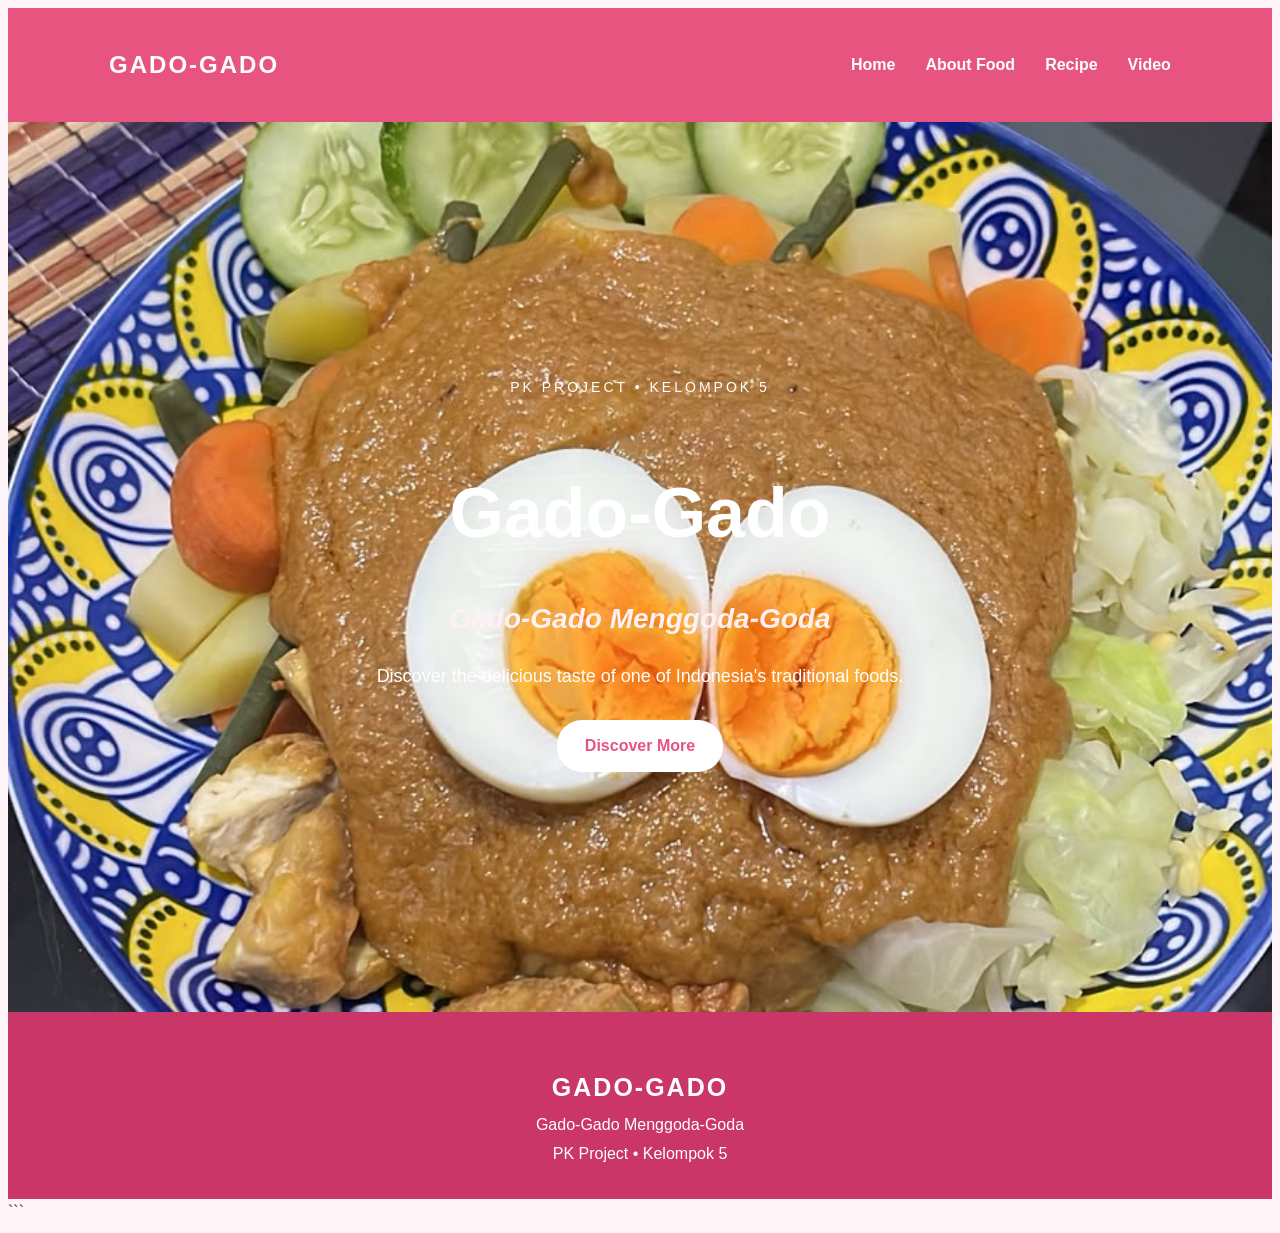
==== index.html @ 33590bcc "Add files via upload" ====
<!DOCTYPE html>
<html lang="id">
<head>
    <meta charset="UTF-8">
    <meta name="viewport" content="width=device-width, initial-scale=1.0">
    <title>Gado-Gado | Kelompok 5</title>
    <link rel="stylesheet" href="style.css">

    <style>
        .home {
            background:
                url("gado-gado.jpg");
            background-size: cover;
            background-position: center;
            background-repeat: no-repeat;
        }
    </style>
</head>

<body>

    <!-- NAVBAR -->
    <header>
        <nav>
            <h1>GADO-GADO</h1>

            <ul>
                <li><a href="index.html">Home</a></li>
                <li><a href="about.html">About Food</a></li>
                <li><a href="recipe.html">Recipe</a></li>
                <li><a href="video.html">Video</a></li>
            </ul>
        </nav>
    </header>


    <!-- HOME -->
    <section class="home">

        <div class="home-content">

            <p class="group">
                PK PROJECT • KELOMPOK 5
            </p>

            <h2>Gado-Gado</h2>

            <p class="tagline">
                Gado-Gado Menggoda-Goda
            </p>

            <p>
                Discover the delicious taste of one of
                Indonesia's traditional foods.
            </p>

            <a href="about.html" class="button">
                Discover More
            </a>

        </div>

    </section>


    <!-- FOOTER -->
    <footer>
        <h3>GADO-GADO</h3>
        <p>Gado-Gado Menggoda-Goda</p>
        <p>PK Project • Kelompok 5</p>
    </footer>

</body>
</html>
```
---- style.css ----
css 
* { 
    margin: 0; 
    padding: 0; 
    box-sizing: border-box; 
} 
 
html { 
    scroll-behavior: smooth; 
} 
 
body { 
    font-family: Arial, sans-serif; 
    background: #fff5f8; 
    color: #4a3038; 
    line-height: 1.6; 
} 
 
 
/* ========================= 
   NAVBAR 
========================= */ 
 
header { 
    background: #e75480; 
    padding: 18px 8%; 
    position: sticky; 
    top: 0; 
    z-index: 100; 
} 
 
nav { 
    display: flex; 
    justify-content: space-between; 
    align-items: center; 
} 
 
nav h1 { 
    color: white; 
    font-size: 24px; 
    letter-spacing: 2px; 
} 
 
nav ul { 
    display: flex; 
    list-style: none; 
    gap: 30px; 
} 
 
nav a { 
    color: white; 
    text-decoration: none; 
    font-weight: bold; 
} 
 
nav a:hover { 
    color: #ffd6e2; 
} 
 
 
/* ========================= 
   HOME 
========================= */ 
 
.home { 
    min-height: 90vh; 
 
    display: flex; 
    justify-content: center; 
    align-items: center; 
 
    text-align: center; 
 
    background: linear-gradient( 
        rgba(231, 84, 128, 0.88), 
        rgba(255, 182, 202, 0.88) 
    ); 
 
    padding: 40px 10%; 
} 
 
.home-content { 
    max-width: 750px; 
    color: white; 
} 
 
.group { 
    font-size: 14px; 
    letter-spacing: 3px; 
    margin-bottom: 15px; 
} 
 
.home h2 { 
    font-size: 70px; 
    margin-bottom: 5px; 
} 
 
.tagline { 
    font-size: 28px; 
    font-weight: bold; 
    font-style: italic; 
    color: #fff0f4; 
    margin-bottom: 20px; 
} 
 
.home-content > p:not(.group):not(.tagline) { 
    font-size: 18px; 
    margin-bottom: 30px; 
} 
 
 
/* ========================= 
   BUTTON 
========================= */ 
 
.button { 
    display: inline-block; 
 
    padding: 13px 28px; 
 
    background: white; 
    color: #e75480; 
 
    text-decoration: none; 
    font-weight: bold; 
 
    border-radius: 25px; 
 
    transition: 0.3s; 
} 
 
.button:hover { 
    transform: translateY(-3px); 
    background: #ffe4ec; 
} 
 
 
/* ========================= 
   GENERAL SECTION 
========================= */ 
 
.section { 
    min-height: 80vh; 
    padding: 90px 10%; 
} 
 
.section-label { 
    text-align: center; 
    color: #e75480; 
    font-size: 13px; 
    font-weight: bold; 
    letter-spacing: 3px; 
} 
 
.section > h2 { 
    text-align: center; 
    font-size: 40px; 
    color: #c93667; 
    margin-bottom: 45px; 
} 
 
 
/* ========================= 
   ABOUT FOOD 
========================= */ 
 
.food-card { 
    display: flex; 
    gap: 45px; 
 
    background: white; 
 
    padding: 35px; 
 
    border-radius: 20px; 
 
    box-shadow: 0 5px 20px rgba(231, 84, 128, 0.15); 
} 
 
 
/* TEMPAT FOTO GADO-GADO */ 
 
.food-image { 
    width: 45%; 
    min-height: 350px; 
 
    background: #ffdce7; 
 
    display: flex; 
    justify-content: center; 
    align-items: center; 
 
    border-radius: 15px; 
 
    color: #c93667; 
    font-weight: bold; 
} 
 
.food-info { 
    flex: 1; 
} 
 
.food-info h3 { 
    font-size: 35px; 
    color: #c93667; 
    margin-bottom: 20px; 
} 
 
.food-info h4 { 
    color: #e75480; 
    margin-top: 15px; 
    margin-bottom: 5px; 
} 
 
.rating { 
    letter-spacing: 4px; 
    color: #f3a712; 
    font-size: 20px; 
} 
 
.price { 
    font-size: 22px; 
    font-weight: bold; 
    color: #c93667; 
} 
 
 
/* ========================= 
   RECIPE IMAGE 
========================= */ 
 
.recipe-section { 
    text-align: center; 
} 
 
.recipe-image { 
    max-width: 900px; 
    margin: auto; 
 
    background: white; 
 
    padding: 20px; 
 
    border-radius: 20px; 
 
    box-shadow: 0 5px 20px rgba(231, 84, 128, 0.15); 
} 
 
.recipe-image img { 
    width: 100%; 
    max-height: 900px; 
 
    object-fit: contain; 
 
    border-radius: 12px; 
 
    display: block; 
} 
 
 
/* ========================= 
   VIDEO 
========================= */ 
 
.video-container { 
    max-width: 900px; 
    margin: auto; 
 
    background: white; 
 
    padding: 20px; 
 
    border-radius: 20px; 
 
    box-shadow: 0 5px 20px rgba(231, 84, 128, 0.15); 
} 
 
.video-container video { 
    width: 100%; 
    display: block; 
 
    border-radius: 15px; 
} 
 
 
/* ========================= 
   FOOTER 
========================= */ 
 
footer { 
    background: #c93667; 
    color: white; 
 
    text-align: center; 
 
    padding: 30px; 
} 
 
footer h3 { 
    font-size: 25px; 
    letter-spacing: 2px; 
    margin-bottom: 5px; 
} 
 
footer p { 
    margin: 3px; 
} 
 
 
/* ========================= 
   MOBILE 
========================= */ 
 
@media (max-width: 700px) { 
 
    nav { 
        flex-direction: column; 
        gap: 15px; 
    } 
 
    nav ul { 
        gap: 15px; 
        flex-wrap: wrap; 
        justify-content: center; 
    } 
 
    .home h2 { 
        font-size: 48px; 
    } 
 
    .tagline { 
        font-size: 21px; 
    } 
 
    .food-card { 
        flex-direction: column; 
    } 
 
    .food-image { 
        width: 100%; 
    } 
 
    .section { 
        padding: 60px 6%; 
    } 
}
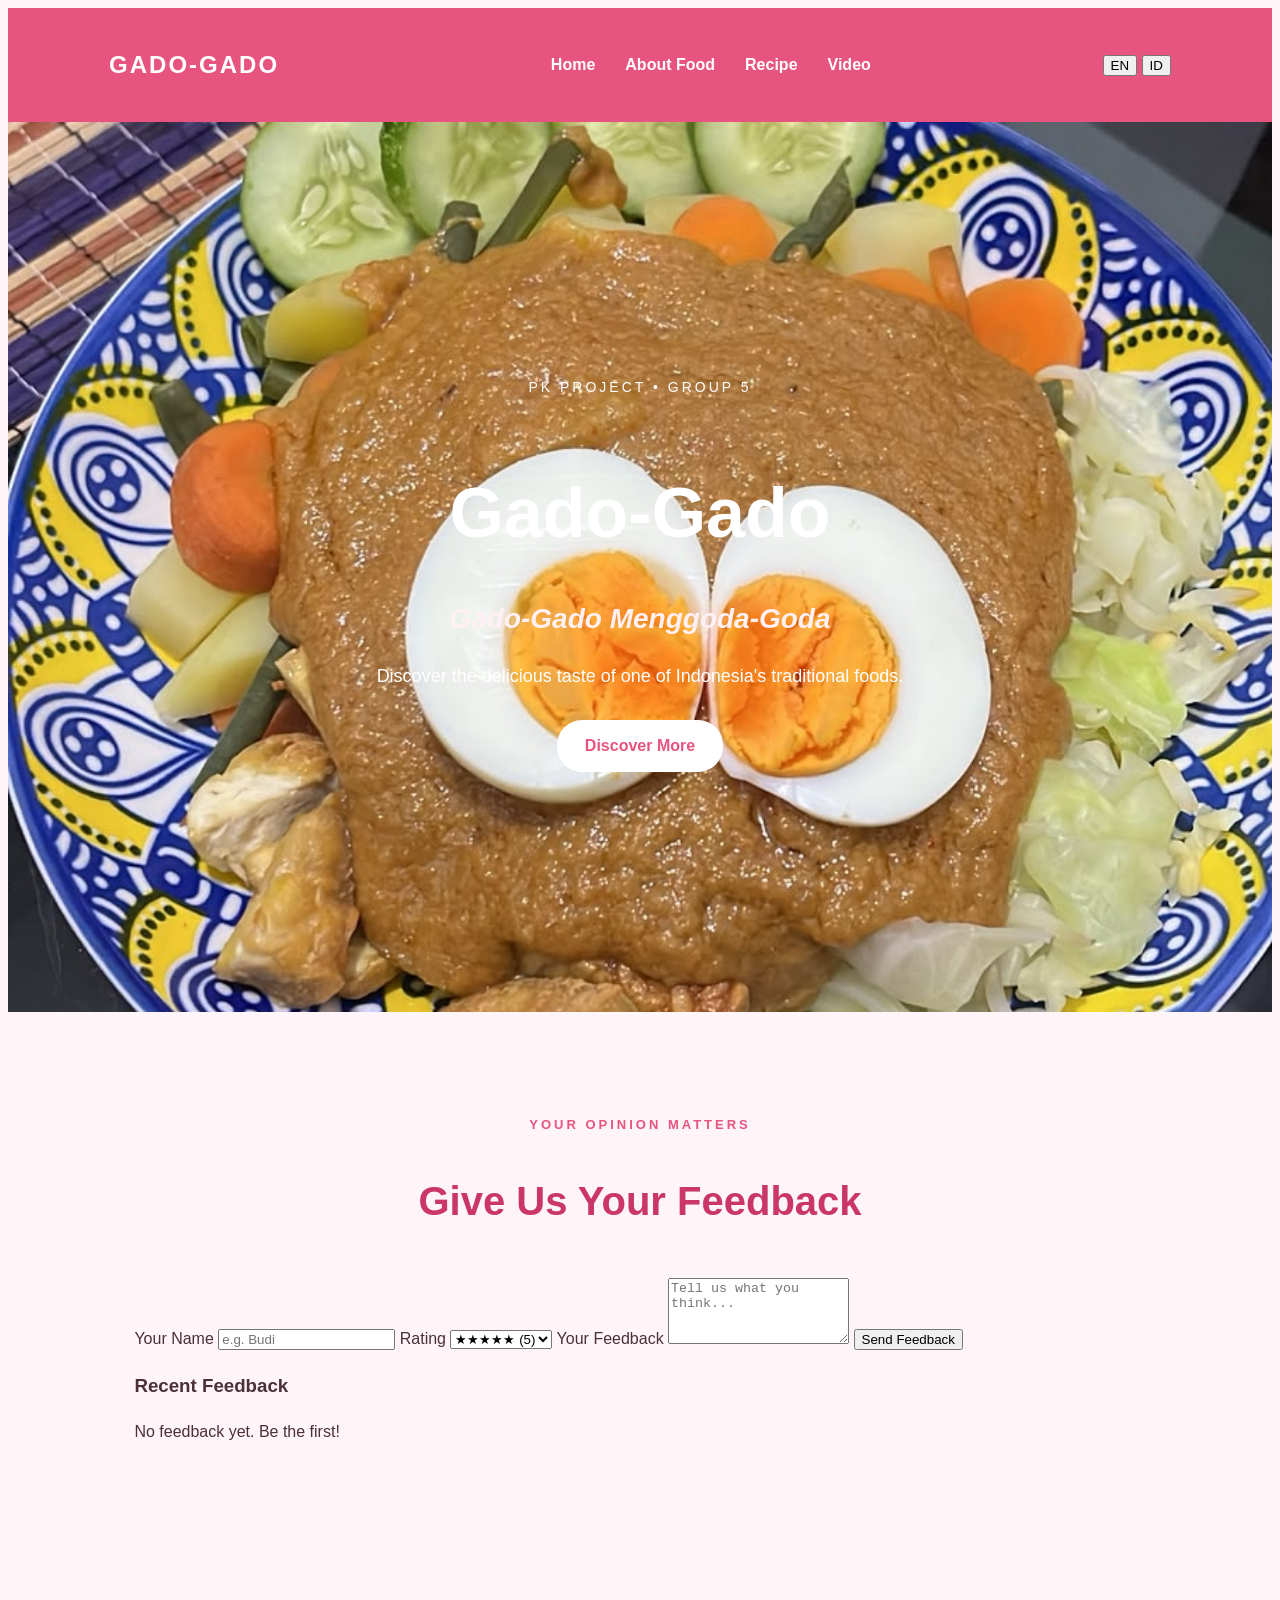
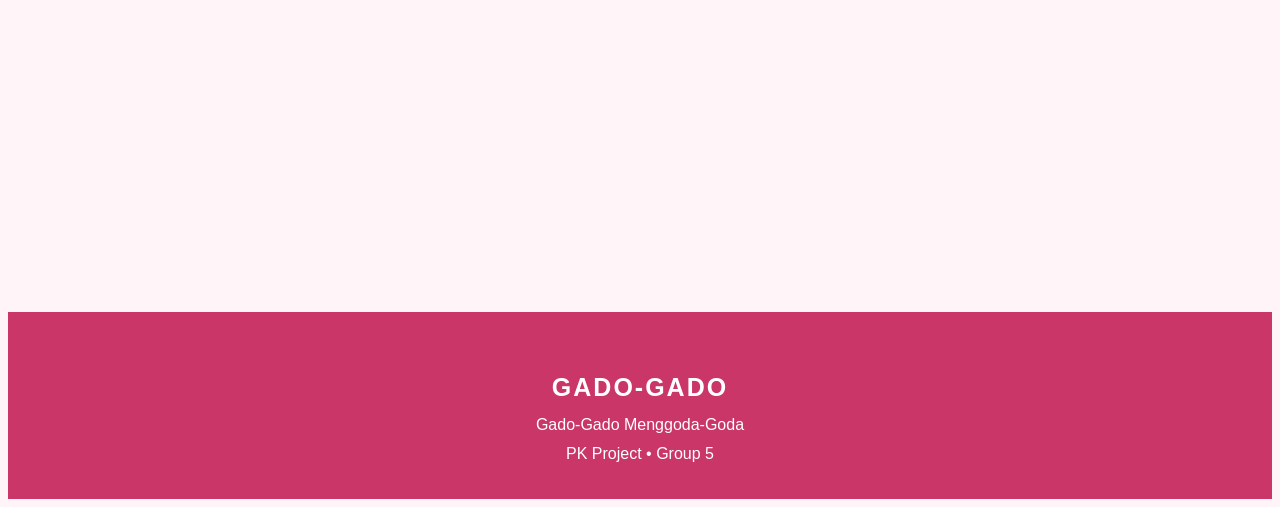
==== commit 1141d55a: "index.html" ====
--- a/index.html
+++ b/index.html
@@ -1,15 +1,14 @@
 <!DOCTYPE html>
-<html lang="id">
+<html lang="en">
 <head>
     <meta charset="UTF-8">
     <meta name="viewport" content="width=device-width, initial-scale=1.0">
-    <title>Gado-Gado | Kelompok 5</title>
+    <title data-i18n="page_title_home">Gado-Gado | Group 5</title>
     <link rel="stylesheet" href="style.css">
 
     <style>
         .home {
-            background:
-                url("gado-gado.jpg");
+            background: url("gado-gado.jpg");
             background-size: cover;
             background-position: center;
             background-repeat: no-repeat;
@@ -25,38 +24,75 @@
             <h1>GADO-GADO</h1>
 
             <ul>
-                <li><a href="index.html">Home</a></li>
-                <li><a href="about.html">About Food</a></li>
-                <li><a href="recipe.html">Recipe</a></li>
-                <li><a href="video.html">Video</a></li>
+                <li><a href="index.html" data-i18n="nav_home">Home</a></li>
+                <li><a href="about.html" data-i18n="nav_about">About Food</a></li>
+                <li><a href="recipe.html" data-i18n="nav_recipe">Recipe</a></li>
+                <li><a href="video.html" data-i18n="nav_video">Video</a></li>
             </ul>
+
+            <div class="lang-switch">
+                <button class="lang-btn" data-lang="en">EN</button>
+                <button class="lang-btn" data-lang="id">ID</button>
+            </div>
         </nav>
     </header>
 
 
     <!-- HOME -->
     <section class="home">
-
         <div class="home-content">
-
-            <p class="group">
-                PK PROJECT • KELOMPOK 5
-            </p>
-
+            <p class="group" data-i18n="home_group">PK PROJECT • GROUP 5</p>
             <h2>Gado-Gado</h2>
-
-            <p class="tagline">
-                Gado-Gado Menggoda-Goda
-            </p>
-
-            <p>
+            <p class="tagline">Gado-Gado Menggoda-Goda</p>
+            <p data-i18n="home_desc">
                 Discover the delicious taste of one of
                 Indonesia's traditional foods.
             </p>
+            <a href="about.html" class="button" data-i18n="home_button">Discover More</a>
+        </div>
+    </section>
 
-            <a href="about.html" class="button">
-                Discover More
-            </a>
+
+    <!-- FEEDBACK SECTION -->
+    <section class="section fb-section">
+
+        <p class="section-label" data-i18n="feedback_label">YOUR OPINION MATTERS</p>
+        <h2 data-i18n="feedback_heading">Give Us Your Feedback</h2>
+
+        <div class="fb-wrapper">
+
+            <form id="feedback-form" class="fb-form">
+
+                <label for="fb-name" data-i18n="feedback_name">Your Name</label>
+                <input type="text" id="fb-name" required maxlength="30"
+                       data-i18n-placeholder="feedback_name_ph"
+                       placeholder="e.g. Budi">
+
+                <label for="fb-rating" data-i18n="feedback_rating">Rating</label>
+                <select id="fb-rating" required>
+                    <option value="5">★★★★★  (5)</option>
+                    <option value="4">★★★★☆  (4)</option>
+                    <option value="3">★★★☆☆  (3)</option>
+                    <option value="2">★★☆☆☆  (2)</option>
+                    <option value="1">★☆☆☆☆  (1)</option>
+                </select>
+
+                <label for="fb-message" data-i18n="feedback_message">Your Feedback</label>
+                <textarea id="fb-message" rows="4" required maxlength="200"
+                          data-i18n-placeholder="feedback_message_ph"
+                          placeholder="Tell us what you think..."></textarea>
+
+                <button type="submit" class="fb-submit" data-i18n="feedback_submit">
+                    Send Feedback
+                </button>
+
+                <p id="feedback-status" class="fb-status"></p>
+            </form>
+
+            <div class="fb-list-wrapper">
+                <h3 data-i18n="feedback_recent">Recent Feedback</h3>
+                <div id="feedback-list" class="fb-list"></div>
+            </div>
 
         </div>
 
@@ -67,9 +103,9 @@
     <footer>
         <h3>GADO-GADO</h3>
         <p>Gado-Gado Menggoda-Goda</p>
-        <p>PK Project • Kelompok 5</p>
+        <p data-i18n="footer_team">PK Project • Group 5</p>
     </footer>
 
+    <script src="language.js"></script>
 </body>
 </html>
-```
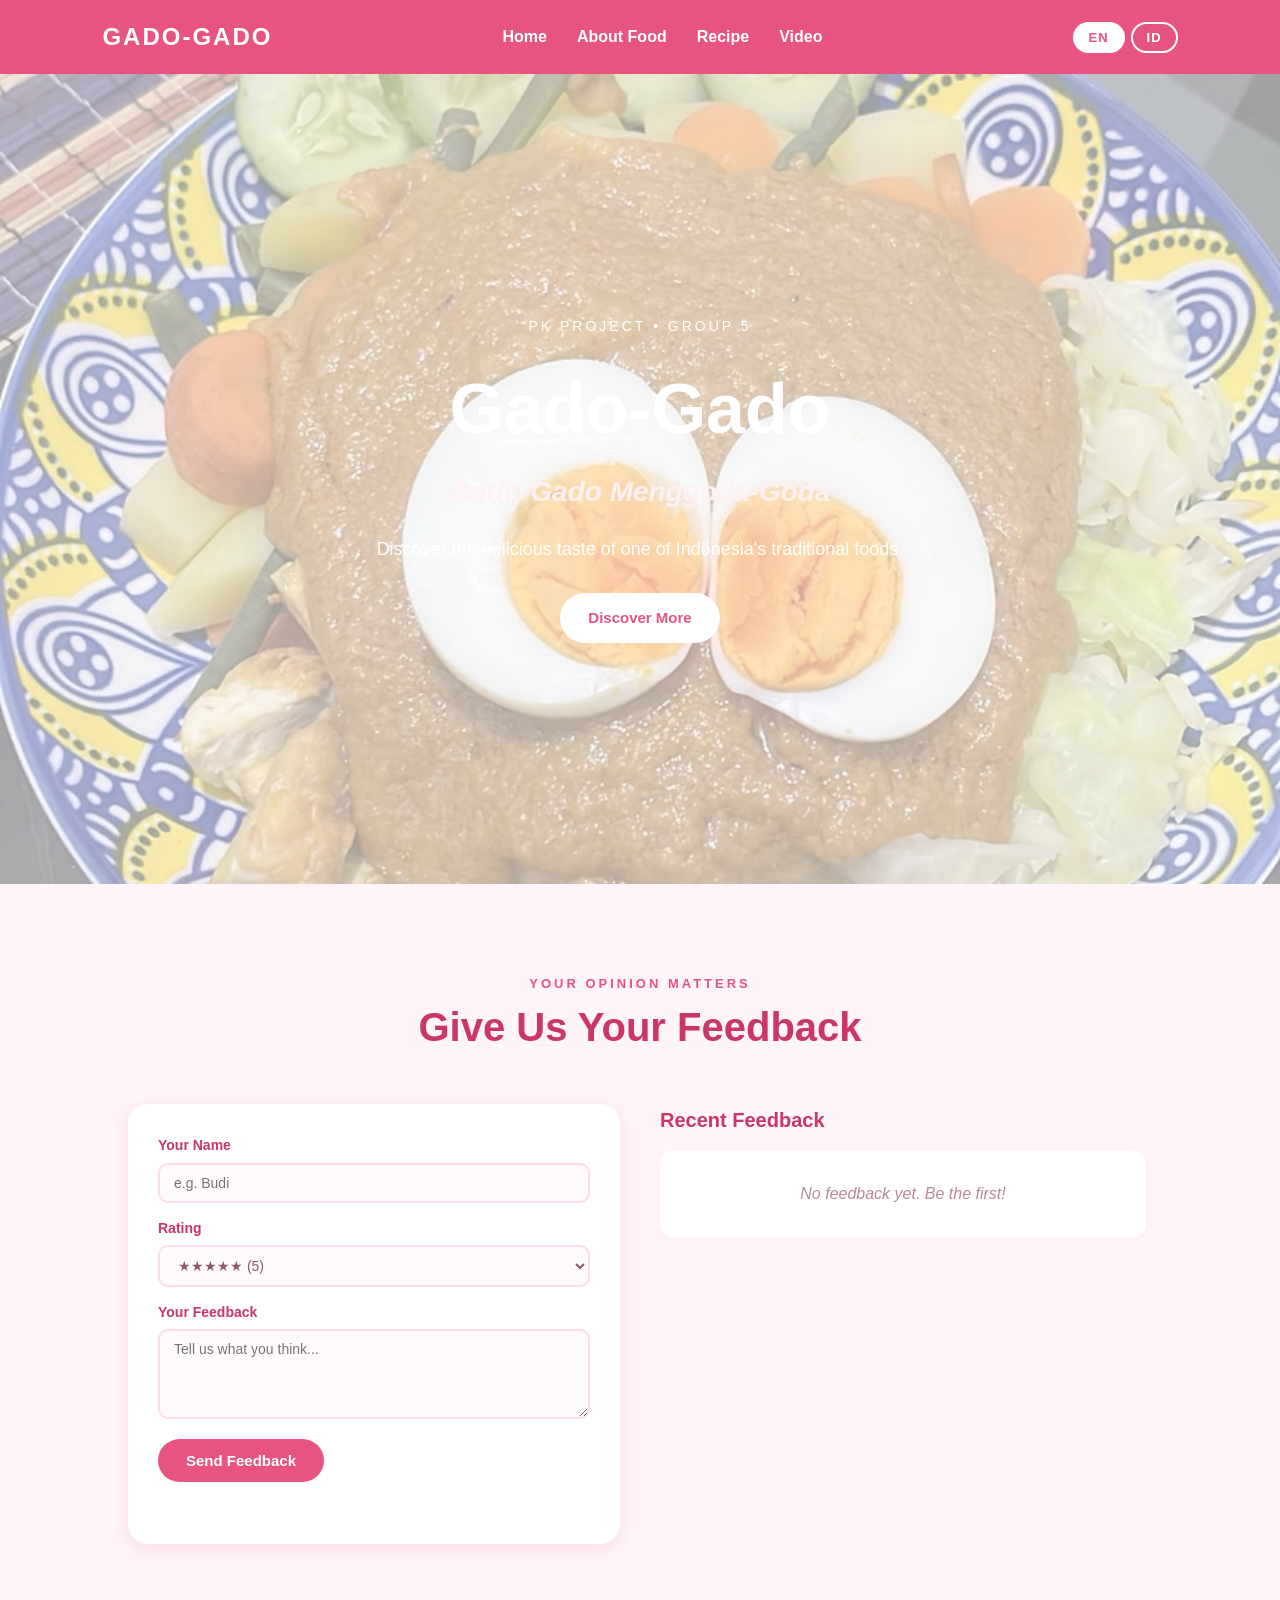
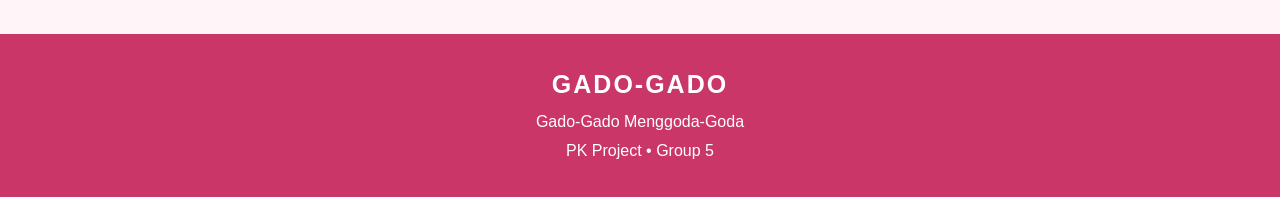
==== commit 2a5d0d55: "index.html" ====
--- a/index.html
+++ b/index.html
@@ -8,7 +8,9 @@
 
     <style>
         .home {
-            background: url("gado-gado.jpg");
+            background:
+                linear-gradient(rgba(255, 255, 255, 0.6), rgba(255, 255, 255, 0.6)),
+                url("gado-gado.jpg");
             background-size: cover;
             background-position: center;
             background-repeat: no-repeat;
@@ -21,7 +23,7 @@
     <!-- NAVBAR -->
     <header>
         <nav>
-            <h1>GADO-GADO</h1>
+            <h1 id="site-logo">GADO-GADO</h1>
 
             <ul>
                 <li><a href="index.html" data-i18n="nav_home">Home</a></li>
--- a/style.css
+++ b/style.css
@@ -1,4 +1,7 @@
-css 
+/* ========================= 
+   RESET & BASE 
+========================= */
+
 * { 
     margin: 0; 
     padding: 0; 
@@ -12,7 +15,7 @@
 body { 
     font-family: Arial, sans-serif; 
     background: #fff5f8; 
-    color: #4a3038; 
+    color: #8b5a6b;
     line-height: 1.6; 
 } 
  
@@ -33,6 +36,7 @@
     display: flex; 
     justify-content: space-between; 
     align-items: center; 
+    gap: 20px;
 } 
  
 nav h1 { 
@@ -59,23 +63,53 @@
  
  
 /* ========================= 
+   LANGUAGE SWITCH 
+========================= */ 
+ 
+.lang-switch {
+    display: flex;
+    gap: 6px;
+    margin-left: 20px;
+}
+
+.lang-btn {
+    padding: 6px 14px;
+    border: 2px solid white;
+    background: transparent;
+    color: white;
+    font-weight: bold;
+    font-size: 13px;
+    border-radius: 20px;
+    cursor: pointer;
+    transition: 0.25s;
+    letter-spacing: 1px;
+    font-family: inherit;
+}
+
+.lang-btn:hover {
+    background: rgba(255, 255, 255, 0.2);
+}
+
+.lang-btn.active {
+    background: white;
+    color: #e75480;
+}
+
+
+/* ========================= 
    HOME 
 ========================= */ 
  
 .home { 
     min-height: 90vh; 
- 
     display: flex; 
     justify-content: center; 
     align-items: center; 
- 
     text-align: center; 
- 
     background: linear-gradient( 
         rgba(231, 84, 128, 0.88), 
         rgba(255, 182, 202, 0.88) 
     ); 
- 
     padding: 40px 10%; 
 } 
  
@@ -115,18 +149,17 @@
  
 .button { 
     display: inline-block; 
- 
     padding: 13px 28px; 
- 
     background: white; 
     color: #e75480; 
- 
     text-decoration: none; 
     font-weight: bold; 
- 
     border-radius: 25px; 
- 
     transition: 0.3s; 
+    border: none;
+    cursor: pointer;
+    font-size: 15px;
+    font-family: inherit;
 } 
  
 .button:hover { 
@@ -167,31 +200,20 @@
 .food-card { 
     display: flex; 
     gap: 45px; 
- 
     background: white; 
- 
     padding: 35px; 
- 
     border-radius: 20px; 
- 
     box-shadow: 0 5px 20px rgba(231, 84, 128, 0.15); 
 } 
- 
- 
-/* TEMPAT FOTO GADO-GADO */ 
  
 .food-image { 
     width: 45%; 
     min-height: 350px; 
- 
     background: #ffdce7; 
- 
     display: flex; 
     justify-content: center; 
     align-items: center; 
- 
     border-radius: 15px; 
- 
     color: #c93667; 
     font-weight: bold; 
 } 
@@ -236,51 +258,62 @@
 .recipe-image { 
     max-width: 900px; 
     margin: auto; 
- 
     background: white; 
- 
     padding: 20px; 
- 
     border-radius: 20px; 
- 
     box-shadow: 0 5px 20px rgba(231, 84, 128, 0.15); 
 } 
  
 .recipe-image img { 
     width: 100%; 
     max-height: 900px; 
- 
     object-fit: contain; 
- 
     border-radius: 12px; 
- 
     display: block; 
 } 
  
  
 /* ========================= 
-   VIDEO 
-========================= */ 
- 
-.video-container { 
-    max-width: 900px; 
-    margin: auto; 
- 
-    background: white; 
- 
-    padding: 20px; 
- 
-    border-radius: 20px; 
- 
-    box-shadow: 0 5px 20px rgba(231, 84, 128, 0.15); 
-} 
- 
-.video-container video { 
-    width: 100%; 
-    display: block; 
- 
-    border-radius: 15px; 
-} 
+   YOUTUBE VIDEO 
+========================= */
+
+.video-container {
+    max-width: 900px;
+    margin: auto;
+    background: white;
+    padding: 20px;
+    border-radius: 20px;
+    box-shadow: 0 5px 20px rgba(231, 84, 128, 0.15);
+}
+
+.video-wrapper {
+    position: relative;
+    padding-bottom: 56.25%;
+    height: 0;
+    overflow: hidden;
+    border-radius: 15px;
+}
+
+.video-wrapper iframe {
+    position: absolute;
+    top: 0;
+    left: 0;
+    width: 100%;
+    height: 100%;
+    border: 0;
+}
+
+.video-caption {
+    text-align: center;
+    color: #8b5a6b;
+    font-size: 15px;
+    margin-top: 25px;
+    max-width: 700px;
+    margin-left: auto;
+    margin-right: auto;
+    font-style: italic;
+    line-height: 1.6;
+}
  
  
 /* ========================= 
@@ -290,9 +323,7 @@
 footer { 
     background: #c93667; 
     color: white; 
- 
     text-align: center; 
- 
     padding: 30px; 
 } 
  
@@ -307,6 +338,331 @@
 } 
  
  
+/* ========================= 
+   FEEDBACK SECTION (HOME) 
+========================= */ 
+
+.fb-section {
+    background: #fff5f8;
+}
+
+.fb-wrapper {
+    display: grid;
+    grid-template-columns: 1fr 1fr;
+    gap: 40px;
+    max-width: 1100px;
+    margin: 0 auto;
+}
+
+.fb-form {
+    background: white;
+    padding: 30px;
+    border-radius: 20px;
+    box-shadow: 0 5px 20px rgba(231, 84, 128, 0.15);
+    display: flex;
+    flex-direction: column;
+}
+
+.fb-form label {
+    color: #c93667;
+    font-weight: bold;
+    font-size: 14px;
+    margin-bottom: 6px;
+    margin-top: 14px;
+}
+
+.fb-form label:first-of-type {
+    margin-top: 0;
+}
+
+.fb-form input,
+.fb-form select,
+.fb-form textarea {
+    padding: 10px 14px;
+    border: 2px solid #ffdce7;
+    border-radius: 10px;
+    font-family: inherit;
+    font-size: 14px;
+    color: #8b5a6b;
+    background: #fffafc;
+    outline: none;
+    transition: 0.2s;
+}
+
+.fb-form input:focus,
+.fb-form select:focus,
+.fb-form textarea:focus {
+    border-color: #e75480;
+    background: white;
+}
+
+.fb-form textarea {
+    resize: vertical;
+    min-height: 90px;
+}
+
+.fb-submit {
+    margin-top: 20px;
+    background: #e75480;
+    color: white;
+    border: none;
+    cursor: pointer;
+    font-size: 15px;
+    padding: 13px 28px;
+    align-self: flex-start;
+    border-radius: 25px;
+    font-weight: bold;
+    transition: 0.3s;
+    font-family: inherit;
+}
+
+.fb-submit:hover {
+    background: #c93667;
+    transform: translateY(-3px);
+}
+
+.fb-status {
+    margin-top: 12px;
+    font-size: 14px;
+    font-weight: bold;
+    color: #2e9e4f;
+    min-height: 20px;
+}
+
+.fb-list-wrapper h3 {
+    color: #c93667;
+    margin-bottom: 15px;
+    font-size: 20px;
+}
+
+.fb-list {
+    display: flex;
+    flex-direction: column;
+    gap: 12px;
+    max-height: 480px;
+    overflow-y: auto;
+    padding-right: 6px;
+}
+
+.fb-list::-webkit-scrollbar {
+    width: 6px;
+}
+
+.fb-list::-webkit-scrollbar-thumb {
+    background: #e75480;
+    border-radius: 4px;
+}
+
+.fb-item {
+    background: white;
+    padding: 15px 18px;
+    border-radius: 12px;
+    box-shadow: 0 3px 10px rgba(231, 84, 128, 0.1);
+    border-left: 4px solid #e75480;
+}
+
+.fb-item-top {
+    display: flex;
+    justify-content: space-between;
+    align-items: center;
+    margin-bottom: 6px;
+}
+
+.fb-item-name {
+    font-weight: bold;
+    color: #c93667;
+}
+
+.fb-item-stars {
+    color: #f3a712;
+    letter-spacing: 2px;
+    font-size: 14px;
+}
+
+.fb-item-text {
+    color: #8b5a6b;
+    font-size: 14px;
+    line-height: 1.5;
+}
+
+.fb-empty {
+    color: #b58a99;
+    font-style: italic;
+    text-align: center;
+    padding: 30px 10px;
+    background: white;
+    border-radius: 12px;
+    box-shadow: 0 3px 10px rgba(231, 84, 128, 0.08);
+}
+
+
+/* ========================= 
+   REVIEW CAROUSEL (ABOUT) 
+========================= */
+
+.rev-section {
+    background: linear-gradient(135deg, #fff5f8, #ffe4ec);
+}
+
+.rev-carousel {
+    max-width: 700px;
+    margin: 0 auto;
+    text-align: center;
+}
+
+.rev-card {
+    background: white;
+    padding: 40px 35px;
+    border-radius: 20px;
+    box-shadow: 0 8px 25px rgba(231, 84, 128, 0.18);
+    min-height: 200px;
+    display: flex;
+    flex-direction: column;
+    justify-content: center;
+    transition: opacity 0.4s ease, transform 0.4s ease;
+}
+
+.rev-card.fade-out {
+    opacity: 0;
+    transform: translateY(10px);
+}
+
+.rev-stars {
+    color: #f3a712;
+    font-size: 26px;
+    letter-spacing: 4px;
+    margin-bottom: 18px;
+}
+
+.rev-text {
+    font-size: 18px;
+    font-style: italic;
+    color: #8b5a6b;
+    line-height: 1.7;
+    margin-bottom: 20px;
+}
+
+.rev-author {
+    font-weight: bold;
+    color: #e75480;
+    font-size: 15px;
+}
+
+.rev-dots {
+    display: flex;
+    justify-content: center;
+    gap: 10px;
+    margin-top: 22px;
+}
+
+.rev-dots span {
+    width: 10px;
+    height: 10px;
+    border-radius: 50%;
+    background: #ffd6e2;
+    cursor: pointer;
+    transition: 0.25s;
+}
+
+.rev-dots span.active {
+    background: #e75480;
+    transform: scale(1.3);
+}
+
+
+/* ========================= 
+   RECIPE DETAILS (BAHAN & CARA) 
+========================= */
+
+.recipe-details {
+    max-width: 900px;
+    margin: 40px auto 0;
+    display: grid;
+    grid-template-columns: 1fr 1fr;
+    gap: 30px;
+}
+
+.recipe-block {
+    background: white;
+    padding: 30px;
+    border-radius: 20px;
+    box-shadow: 0 5px 20px rgba(231, 84, 128, 0.15);
+}
+
+.recipe-block h3 {
+    color: #c93667;
+    font-size: 22px;
+    margin-bottom: 20px;
+    padding-bottom: 12px;
+    border-bottom: 2px solid #ffe4ec;
+}
+
+.recipe-list {
+    list-style: none;
+    padding: 0;
+    margin: 0;
+}
+
+.recipe-list li {
+    padding: 10px 0 10px 28px;
+    position: relative;
+    color: #8b5a6b;
+    line-height: 1.6;
+    border-bottom: 1px dashed #ffe4ec;
+}
+
+.recipe-list li:last-child {
+    border-bottom: none;
+}
+
+.recipe-list li::before {
+    content: "•";
+    position: absolute;
+    left: 8px;
+    top: 10px;
+    color: #e75480;
+    font-weight: bold;
+    font-size: 18px;
+}
+
+.recipe-steps {
+    list-style: none;
+    counter-reset: step-counter;
+    padding: 0;
+    margin: 0;
+}
+
+.recipe-steps li {
+    counter-increment: step-counter;
+    padding: 12px 0 12px 45px;
+    position: relative;
+    color: #8b5a6b;
+    line-height: 1.6;
+    border-bottom: 1px dashed #ffe4ec;
+}
+
+.recipe-steps li:last-child {
+    border-bottom: none;
+}
+
+.recipe-steps li::before {
+    content: counter(step-counter);
+    position: absolute;
+    left: 0;
+    top: 12px;
+    width: 30px;
+    height: 30px;
+    background: #e75480;
+    color: white;
+    border-radius: 50%;
+    display: flex;
+    align-items: center;
+    justify-content: center;
+    font-weight: bold;
+    font-size: 14px;
+}
+
+
 /* ========================= 
    MOBILE 
 ========================= */ 
@@ -323,6 +679,10 @@
         flex-wrap: wrap; 
         justify-content: center; 
     } 
+
+    .lang-switch {
+        margin-left: 0;
+    }
  
     .home h2 { 
         font-size: 48px; 
@@ -342,5 +702,37 @@
  
     .section { 
         padding: 60px 6%; 
-    } 
-}+    }
+
+    .fb-wrapper {
+        grid-template-columns: 1fr;
+        gap: 30px;
+    }
+
+    .fb-submit {
+        align-self: stretch;
+        text-align: center;
+    }
+
+    .rev-card {
+        padding: 30px 22px;
+    }
+
+    .rev-text {
+        font-size: 16px;
+    }
+
+    .recipe-details {
+        grid-template-columns: 1fr;
+        gap: 20px;
+        margin-top: 30px;
+    }
+
+    .recipe-block {
+        padding: 22px;
+    }
+
+    .recipe-block h3 {
+        font-size: 22px;
+    }
+}
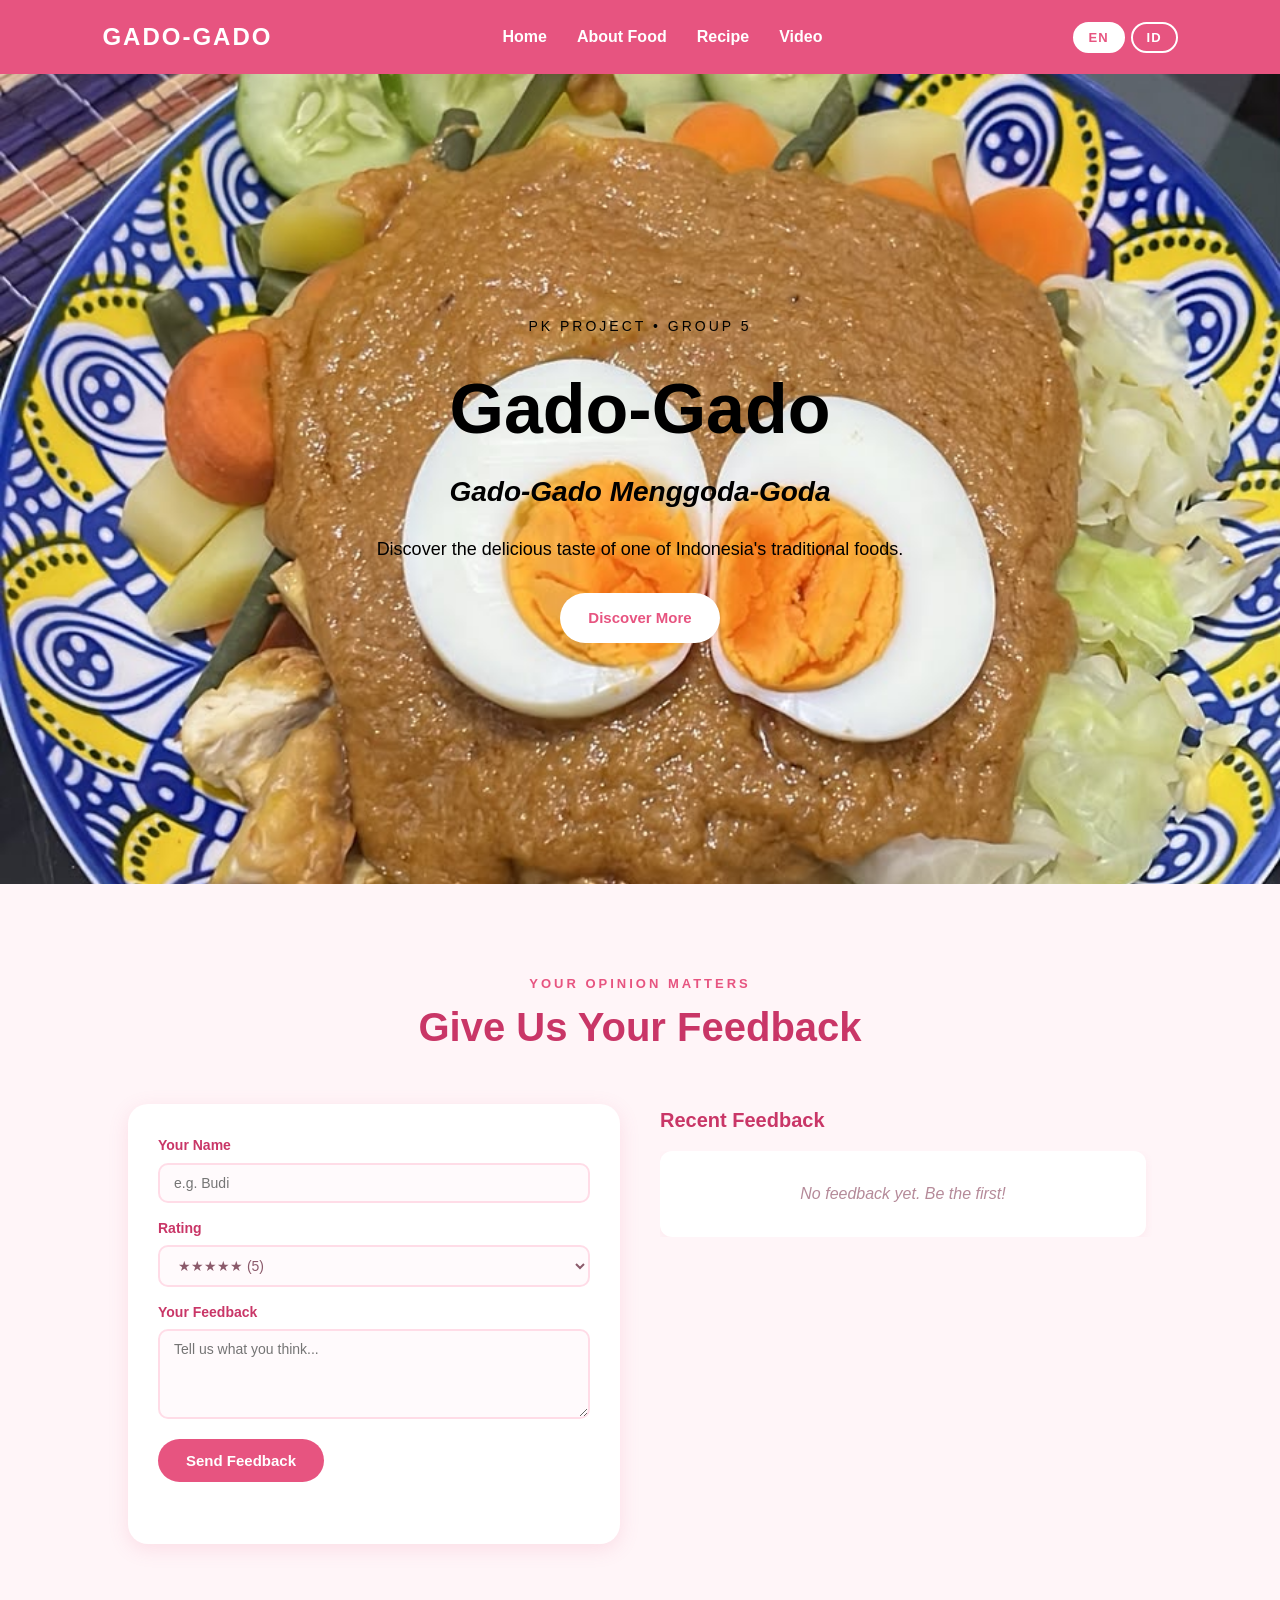
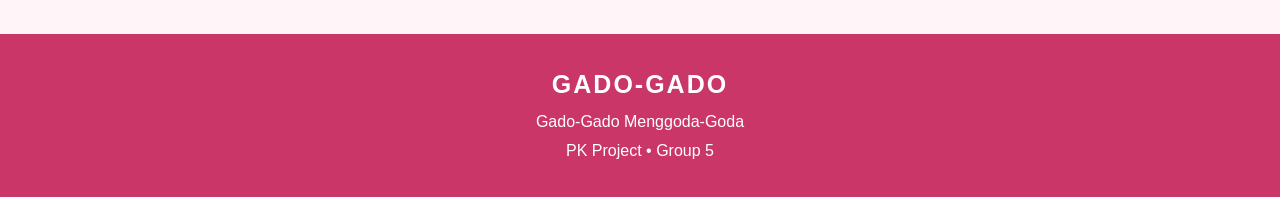
==== commit 4c417bc9: "index.html" ====
--- a/index.html
+++ b/index.html
@@ -8,9 +8,7 @@
 
     <style>
         .home {
-            background:
-                linear-gradient(rgba(255, 255, 255, 0.6), rgba(255, 255, 255, 0.6)),
-                url("gado-gado.jpg");
+            background: url("gado-gado.jpg");
             background-size: cover;
             background-position: center;
             background-repeat: no-repeat;
--- a/style.css
+++ b/style.css
@@ -15,7 +15,7 @@
 body { 
     font-family: Arial, sans-serif; 
     background: #fff5f8; 
-    color: #8b5a6b;
+    color: #8b5a6b; 
     line-height: 1.6; 
 } 
  
@@ -115,7 +115,7 @@
  
 .home-content { 
     max-width: 750px; 
-    color: white; 
+    color: #000000;      /* ← HITAM */
 } 
  
 .group { 
@@ -133,7 +133,7 @@
     font-size: 28px; 
     font-weight: bold; 
     font-style: italic; 
-    color: #fff0f4; 
+    color: #000000;      /* ← HITAM */
     margin-bottom: 20px; 
 } 
  
@@ -731,8 +731,4 @@
     .recipe-block {
         padding: 22px;
     }
-
-    .recipe-block h3 {
-        font-size: 22px;
-    }
-}
+}
